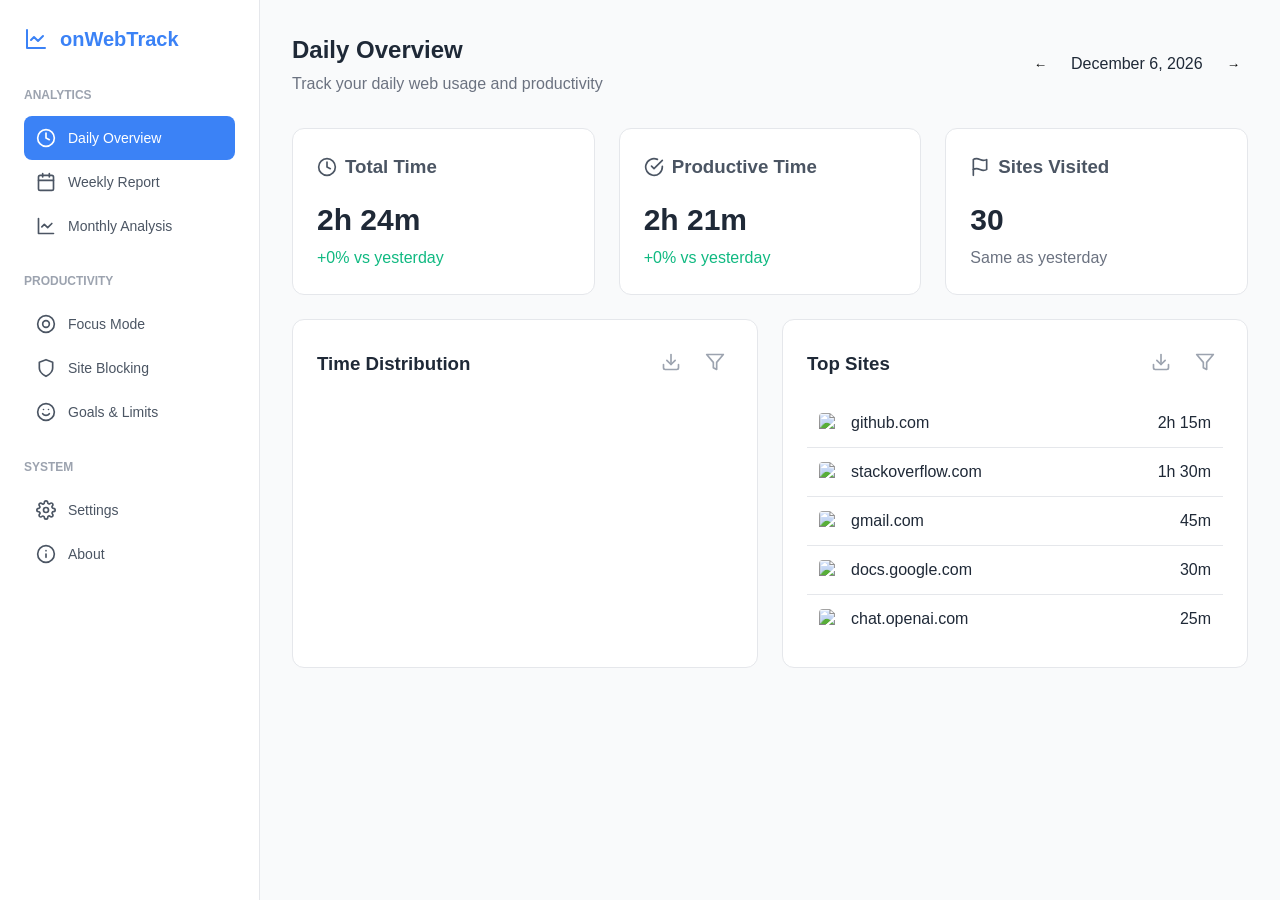
==== dashboard/dashboard.html @ 6091cad7 "onWebTrack V 1.0" ====
<!DOCTYPE html>
<html lang="en">
<head>
    <meta charset="UTF-8">
    <meta name="viewport" content="width=device-width, initial-scale=1.0">
    <title>WebTrack - Usage Dashboard</title>
    <link rel="stylesheet" href="dashboard.css">
</head>
<body>
    <div class="container">
        <!-- Sidebar -->
        <aside class="sidebar">
            <div class="logo">
                <svg xmlns="http://www.w3.org/2000/svg" width="24" height="24" viewBox="0 0 24 24" fill="none" stroke="currentColor" stroke-width="2" stroke-linecap="round" stroke-linejoin="round"><path d="M3 3v18h18"/><path d="m19 9-5 5-4-4-3 3"/></svg>
                <h1>onWebTrack</h1>
            </div>

            <nav>
                <h2>ANALYTICS</h2>
                <button class="nav-btn active" data-section="daily">
                    <svg xmlns="http://www.w3.org/2000/svg" width="20" height="20" viewBox="0 0 24 24" fill="none" stroke="currentColor" stroke-width="2" stroke-linecap="round" stroke-linejoin="round"><circle cx="12" cy="12" r="10"/><polyline points="12 6 12 12 16 14"/></svg>
                    Daily Overview
                </button>
                <button class="nav-btn" data-section="weekly">
                    <svg xmlns="http://www.w3.org/2000/svg" width="20" height="20" viewBox="0 0 24 24" fill="none" stroke="currentColor" stroke-width="2" stroke-linecap="round" stroke-linejoin="round"><rect x="3" y="4" width="18" height="18" rx="2" ry="2"/><line x1="16" y1="2" x2="16" y2="6"/><line x1="8" y1="2" x2="8" y2="6"/><line x1="3" y1="10" x2="21" y2="10"/></svg>
                    Weekly Report
                </button>
                <button class="nav-btn" data-section="monthly">
                    <svg xmlns="http://www.w3.org/2000/svg" width="20" height="20" viewBox="0 0 24 24" fill="none" stroke="currentColor" stroke-width="2" stroke-linecap="round" stroke-linejoin="round"><path d="M3 3v18h18"/><path d="m19 9-5 5-4-4-3 3"/></svg>
                    Monthly Analysis
                </button>

                <h2>PRODUCTIVITY</h2>
                <button class="nav-btn" data-section="focus">
                    <svg xmlns="http://www.w3.org/2000/svg" width="20" height="20" viewBox="0 0 24 24" fill="none" stroke="currentColor" stroke-width="2" stroke-linecap="round" stroke-linejoin="round"><circle cx="12" cy="12" r="10"/><circle cx="12" cy="12" r="4"/></svg>
                    Focus Mode
                </button>
                <button class="nav-btn" data-section="block">
                    <svg xmlns="http://www.w3.org/2000/svg" width="20" height="20" viewBox="0 0 24 24" fill="none" stroke="currentColor" stroke-width="2" stroke-linecap="round" stroke-linejoin="round"><path d="M12 22s8-4 8-10V5l-8-3-8 3v7c0 6 8 10 8 10z"/></svg>
                    Site Blocking
                </button>
                <button class="nav-btn" data-section="goals">
                    <svg xmlns="http://www.w3.org/2000/svg" width="20" height="20" viewBox="0 0 24 24" fill="none" stroke="currentColor" stroke-width="2" stroke-linecap="round" stroke-linejoin="round"><circle cx="12" cy="12" r="10"/><path d="M8 14s1.5 2 4 2 4-2 4-2"/><line x1="9" y1="9" x2="9.01" y2="9"/><line x1="15" y1="9" x2="15.01" y2="9"/></svg>
                    Goals & Limits
                </button>

                <h2>SYSTEM</h2>
                <button class="nav-btn" data-section="settings">
                    <svg xmlns="http://www.w3.org/2000/svg" width="20" height="20" viewBox="0 0 24 24" fill="none" stroke="currentColor" stroke-width="2" stroke-linecap="round" stroke-linejoin="round"><circle cx="12" cy="12" r="3"/><path d="M19.4 15a1.65 1.65 0 0 0 .33 1.82l.06.06a2 2 0 0 1 0 2.83 2 2 0 0 1-2.83 0l-.06-.06a1.65 1.65 0 0 0-1.82-.33 1.65 1.65 0 0 0-1 1.51V21a2 2 0 0 1-2 2 2 2 0 0 1-2-2v-.09A1.65 1.65 0 0 0 9 19.4a1.65 1.65 0 0 0-1.82.33l-.06.06a2 2 0 0 1-2.83 0 2 2 0 0 1 0-2.83l.06-.06a1.65 1.65 0 0 0 .33-1.82 1.65 1.65 0 0 0-1.51-1H3a2 2 0 0 1-2-2 2 2 0 0 1 2-2h.09A1.65 1.65 0 0 0 4.6 9a1.65 1.65 0 0 0-.33-1.82l-.06-.06a2 2 0 0 1 0-2.83 2 2 0 0 1 2.83 0l.06.06a1.65 1.65 0 0 0 1.82.33H9a1.65 1.65 0 0 0 1-1.51V3a2 2 0 0 1 2-2 2 2 0 0 1 2 2v.09a1.65 1.65 0 0 0 1 1.51 1.65 1.65 0 0 0 1.82-.33l.06-.06a2 2 0 0 1 2.83 0 2 2 0 0 1 0 2.83l-.06.06a1.65 1.65 0 0 0-.33 1.82V9a1.65 1.65 0 0 0 1.51 1H21a2 2 0 0 1 2 2 2 2 0 0 1-2 2h-.09a1.65 1.65 0 0 0-1.51 1z"/></svg>
                    Settings
                </button>
                <button class="nav-btn" data-section="about">
                    <svg xmlns="http://www.w3.org/2000/svg" width="20" height="20" viewBox="0 0 24 24" fill="none" stroke="currentColor" stroke-width="2" stroke-linecap="round" stroke-linejoin="round"><circle cx="12" cy="12" r="10"/><line x1="12" y1="16" x2="12" y2="12"/><line x1="12" y1="8" x2="12.01" y2="8"/></svg>
                    About
                </button>
            </nav>
        </aside>

        <!-- Main Content -->
        <main class="main-content">
            <!-- Daily Section -->
            <div class="section active" id="daily-section">
                <header>
                    <div>
                        <h1>Daily Overview</h1>
                        <p>Track your daily web usage and productivity</p>
                    </div>
                    <div class="date-nav">
                        <button id="prev-day">←</button>
                        <span id="current-date"></span>
                        <button id="next-day">→</button>
                    </div>
                </header>

                <div class="stats-grid">
                    <div class="stat-card">
                        <div class="stat-header">
                            <svg xmlns="http://www.w3.org/2000/svg" width="20" height="20" viewBox="0 0 24 24" fill="none" stroke="currentColor" stroke-width="2" stroke-linecap="round" stroke-linejoin="round"><circle cx="12" cy="12" r="10"/><polyline points="12 6 12 12 16 14"/></svg>
                            <h3>Total Time</h3>
                        </div>
                        <div class="stat-value">
                            <span class="large" id="total-time">0h 0m</span>
                            <span class="trend positive" id="total-time-trend">+0% vs yesterday</span>
                        </div>
                    </div>

                    <div class="stat-card">
                        <div class="stat-header">
                            <svg xmlns="http://www.w3.org/2000/svg" width="20" height="20" viewBox="0 0 24 24" fill="none" stroke="currentColor" stroke-width="2" stroke-linecap="round" stroke-linejoin="round"><path d="M22 11.08V12a10 10 0 1 1-5.93-9.14"/><polyline points="22 4 12 14.01 9 11.01"/></svg>
                            <h3>Productive Time</h3>
                        </div>
                        <div class="stat-value">
                            <span class="large" id="productive-time">0h 0m</span>
                            <span class="trend positive" id="productive-time-trend">+0% vs yesterday</span>
                        </div>
                    </div>

                    <div class="stat-card">
                        <div class="stat-header">
                            <svg xmlns="http://www.w3.org/2000/svg" width="20" height="20" viewBox="0 0 24 24" fill="none" stroke="currentColor" stroke-width="2" stroke-linecap="round" stroke-linejoin="round"><path d="M4 15s1-1 4-1 5 2 8 2 4-1 4-1V3s-1 1-4 1-5-2-8-2-4 1-4 1z"/><line x1="4" y1="22" x2="4" y2="15"/></svg>
                            <h3>Sites Visited</h3>
                        </div>
                        <div class="stat-value">
                            <span class="large" id="sites-count">0</span>
                            <span class="trend neutral" id="sites-trend">Same as yesterday</span>
                        </div>
                    </div>
                </div>

                <div class="charts-grid">
                    <div class="chart-card">
                        <div class="chart-header">
                            <h3>Time Distribution</h3>
                            <div class="chart-actions">
                                <button class="icon-btn" id="download-chart">
                                    <svg xmlns="http://www.w3.org/2000/svg" width="20" height="20" viewBox="0 0 24 24" fill="none" stroke="currentColor" stroke-width="2" stroke-linecap="round" stroke-linejoin="round"><path d="M21 15v4a2 2 0 0 1-2 2H5a2 2 0 0 1-2-2v-4"/><polyline points="7 10 12 15 17 10"/><line x1="12" y1="15" x2="12" y2="3"/></svg>
                                </button>
                                <button class="icon-btn" id="filter-chart">
                                    <svg xmlns="http://www.w3.org/2000/svg" width="20" height="20" viewBox="0 0 24 24" fill="none" stroke="currentColor" stroke-width="2" stroke-linecap="round" stroke-linejoin="round"><polygon points="22 3 2 3 10 12.46 10 19 14 21 14 12.46 22 3"/></svg>
                                </button>
                            </div>
                        </div>
                        <canvas id="time-distribution-chart"></canvas>
                    </div>

                    <div class="chart-card">
                        <div class="chart-header">
                            <h3>Top Sites</h3>
                            <div class="chart-actions">
                                <button class="icon-btn" id="export-sites">
                                    <svg xmlns="http://www.w3.org/2000/svg" width="20" height="20" viewBox="0 0 24 24" fill="none" stroke="currentColor" stroke-width="2" stroke-linecap="round" stroke-linejoin="round"><path d="M21 15v4a2 2 0 0 1-2 2H5a2 2 0 0 1-2-2v-4"/><polyline points="7 10 12 15 17 10"/><line x1="12" y1="15" x2="12" y2="3"/></svg>
                                </button>
                                <button class="icon-btn" id="filter-sites">
                                    <svg xmlns="http://www.w3.org/2000/svg" width="20" height="20" viewBox="0 0 24 24" fill="none" stroke="currentColor" stroke-width="2" stroke-linecap="round" stroke-linejoin="round"><polygon points="22 3 2 3 10 12.46 10 19 14 21 14 12.46 22 3"/></svg>
                                </button>
                            </div>
                        </div>
                        <div id="top-sites-list" class="top-sites"></div>
                    </div>
                </div>
            </div>

            <!-- Weekly Section -->
            <div class="section hidden" id="weekly-section">
                <header>
                    <div>
                        <h1>Weekly Report</h1>
                        <p>Analyze your weekly patterns</p>
                    </div>
                    <div class="date-nav">
                        <button id="prev-week">←</button>
                        <span id="current-week"></span>
                        <button id="next-week">→</button>
                    </div>
                </header>

                <div class="weekly-overview">
                    <canvas id="weekly-chart"></canvas>
                    <div class="weekly-stats">
                        <div class="stat-card">
                            <h3>Most Productive Day</h3>
                            <p id="most-productive-day">Loading...</p>
                        </div>
                        <div class="stat-card">
                            <h3>Weekly Goal Progress</h3>
                            <div class="progress-bar">
                                <div class="progress" id="weekly-goal-progress"></div>
                            </div>
                        </div>
                    </div>
                </div>
            </div>

            <!-- Monthly Section -->
            <div class="section hidden" id="monthly-section">
                <header>
                    <div>
                        <h1>Monthly Analysis</h1>
                        <p>Long-term usage patterns</p>
                    </div>
                    <div class="date-nav">
                        <button id="prev-month">←</button>
                        <span id="current-month"></span>
                        <button id="next-month">→</button>
                    </div>
                </header>

                <div class="monthly-overview">
                    <div class="heatmap" id="activity-heatmap"></div>
                    <div class="monthly-stats">
                        <div class="stat-card">
                            <h3>Monthly Summary</h3>
                            <canvas id="monthly-summary-chart"></canvas>
                        </div>
                    </div>
                </div>
            </div>

            <!-- Focus Mode Section -->
            <div class="section hidden" id="focus-section">
                <header>
                    <h1>Focus Mode</h1>
                    <p>Stay productive and focused</p>
                </header>

                <div class="focus-container">
                    <div class="timer-card">
                        <div class="timer-display" id="focus-timer">25:00</div>
                        <div class="timer-controls">
                            <button id="start-focus" class="primary-btn">Start Focus Session</button>
                            <button id="pause-focus" class="secondary-btn" disabled>Pause</button>
                            <button id="reset-focus" class="secondary-btn">Reset</button>
                        </div>
                        <div class="timer-settings">
                            <label>
                                Session Length:
                                <select id="session-length">
                                    <option value="15">15 minutes</option>
                                    <option value="25" selected>25 minutes</option>
                                    <option value="45">45 minutes</option>
                                    <option value="60">60 minutes</option>
                                </select>
                            </label>
                        </div>
                    </div>
                    <div class="focus-stats">
                        <h3>Today's Focus Sessions</h3>
                        <div id="focus-sessions-list"></div>
                    </div>
                </div>
            </div>

            <!-- Site Blocking Section -->
            <div class="section hidden" id="block-section">
                <header>
                    <h1>Site Blocking</h1>
                    <p>Manage distracting websites</p>
                </header>

                <div class="block-container">
                    <div class="add-site-form">
                        <input type="text" id="block-site-input" placeholder="Enter website URL (e.g., facebook.com)">
                        <button id="add-block-site" class="primary-btn">Block Site</button>
                    </div>
                    <div class="blocked-sites">
                        <h3>Blocked Sites</h3>
                        <div id="blocked-sites-list"></div>
                    </div>
                </div>
            </div>

            <!-- Goals Section -->
            <div class="section hidden" id="goals-section">
                <header>
                    <h1>Goals & Limits</h1>
                    <p>Set and track your usage goals</p>
                </header>

                <div class="goals-container">
                    <div class="add-goal-form">
                        <div class="form-group">
                            <label>Website</label>
                            <input type="text" id="goal-site-input" placeholder="Enter website URL">
                        </div>
                        <div class="form-group">
                            <label>Daily Limit</label>
                            <input type="number" id="goal-time-input" placeholder="Minutes">
                        </div>
                        <button id="add-goal" class="primary-btn">Set Goal</button>
                    </div>
                    <div class="goals-list">
                        <h3>Active Goals</h3>
                        <div id="active-goals-list"></div>
                    </div>
                </div>
            </div>

            <!-- Settings Section -->
            <div class="section hidden" id="settings-section">
                <header>
                    <h1>Settings</h1>
                    <p>Customize your experience</p>
                </header>

                <div class="settings-container">
                    <div class="settings-group">
                        <h3>General</h3>
                        <div class="setting-item">
                            <div class="setting-info">
                                <h4>Dark Mode</h4>
                                <p>Switch to dark theme</p>
                            </div>
                            <div class="toggle" id="dark-mode-toggle"></div>
                        </div>
                        <div class="setting-item">
                            <div class="setting-info">
                                <h4>Notifications</h4>
                                <p>Enable desktop notifications</p>
                            </div>
                            <div class="toggle" id="notifications-toggle"></div>
                        </div>
                    </div>

                    <div class="settings-group">
                        <h3>Data & Privacy</h3>
                        <div class="setting-item">
                            <div class="setting-info">
                                <h4>Data Export</h4>
                                <p>Download your usage data</p>
                            </div>
                            <button class="secondary-btn" id="export-data">Export</button>
                        </div>
                        <div class="setting-item">
                            <div class="setting-info">
                                <h4>Clear Data</h4>
                                <p>Reset all tracking data</p>
                            </div>
                            <button class="danger-btn" id="clear-data">Clear</button>
                        </div>
                    </div>
                </div>
            </div>

            <!-- About Section -->
            <div class="section hidden" id="about-section">
                <header>
                    <h1>About WebTrack</h1>
                    <p>Version 1.0.0</p>
                </header>

                <div class="about-container">
                    <div class="about-content">
                        <div class="feature-grid">
                            <div class="feature-card">
                                <svg xmlns="http://www.w3.org/2000/svg" width="24" height="24" viewBox="0 0 24 24" fill="none" stroke="currentColor" stroke-width="2" stroke-linecap="round" stroke-linejoin="round"><path d="M3 3v18h18"/><path d="m19 9-5 5-4-4-3 3"/></svg>
                                <h3>Usage Tracking</h3>
                                <p>Monitor your web activity with detailed analytics</p>
                            </div>
                            <div class="feature-card">
                                <svg xmlns="http://www.w3.org/2000/svg" width="24" height="24" viewBox="0 0 24 24" fill="none" stroke="currentColor" stroke-width="2" stroke-linecap="round" stroke-linejoin="round"><circle cx="12" cy="12" r="10"/><circle cx="12" cy="12" r="4"/></svg>
                                <h3>Focus Mode</h3>
                                <p>Stay productive with built-in focus timer</p>
                            </div>
                            <div class="feature-card">
                                <svg xmlns="http://www.w3.org/2000/svg" width="24" height="24" viewBox="0 0 24 24" fill="none" stroke="currentColor" stroke-width="2" stroke-linecap="round" stroke-linejoin="round"><path d="M12 22s8-4 8-10V5l-8-3-8 3v7c0 6 8 10 8 10z"/></svg>
                                <h3>Site Blocking</h3>
                                <p>Block distracting websites</p>
                            </div>
                        </div>

                        <div class="about-footer">
                            <h3>Connect With Us</h3>
                            <div class="social-links">
                                <a href="https://twitter.com/webtrack" target="_blank" class="social-link">
                                    <svg xmlns="http://www.w3.org/2000/svg" width="20" height="20" viewBox="0 0 24 24" fill="none" stroke="currentColor" stroke-width="2" stroke-linecap="round" stroke-linejoin="round"><path d="M22 4s-.7 2.1-2 3.4c1.6 10-9.4 17.3-18 11.6 2.2.1 4.4-.6 6-2C3 15.5.5 9.6 3 5c2.2 2.6 5.6 4.1 9 4-.9-4.2 4-6.6 7-3.8 1.1 0 3-1.2 3-1.2z"/></svg>
                                    Twitter
                                </a>
                                <a href="https://github.com/webtrack" target="_blank" class="social-link">
                                    <svg xmlns="http://www.w3.org/2000/svg" width="20" height="20" viewBox="0 0 24 24" fill="none" stroke="currentColor" stroke-width="2" stroke-linecap="round" stroke-linejoin="round"><path d="M9 19c-5 1.5-5-2.5-7-3m14 6v-3.87a3.37 3.37 0 0 0-.94-2.61c3.14-.35 6.44-1.54 6.44-7A5.44 5.44 0 0 0 20 4.77 5.07 5.07 0 0 0 19.91 1S18.73.65 16 2.48a13.38 13.38 0 0 0-7 0C6.27.65 5.09 1 5.09 1A5.07 5.07 0 0 0 5 4.77a5.44 5.44 0 0 0-1.5 3.78c0 5.42 3.3 6.61 6.44 7A3.37 3.37 0 0 0 9 18.13V22"/></svg>
                                    GitHub
                                </a>
                            </div>
                        </div>
                    </div>
                </div>
            </div>
        </main>
    </div>
    <script src="dashboard.js"></script>
</body>
</html>
---- dashboard/dashboard.css ----
/* Variables */
:root {
    --primary: #3b82f6;
    --primary-dark: #2563eb;
    --primary-light: #60a5fa;
    --danger: #ef4444;
    --success: #10b981;
    --warning: #f59e0b;
    --gray-50: #f9fafb;
    --gray-100: #f3f4f6;
    --gray-200: #e5e7eb;
    --gray-300: #d1d5db;
    --gray-400: #9ca3af;
    --gray-500: #6b7280;
    --gray-600: #4b5563;
    --gray-700: #374151;
    --gray-800: #1f2937;
    --gray-900: #111827;
}

/* Reset & Base Styles */
* {
    margin: 0;
    padding: 0;
    box-sizing: border-box;
}

body {
    font-family: -apple-system, BlinkMacSystemFont, "Segoe UI", Roboto, "Helvetica Neue", Arial, sans-serif;
    background-color: var(--gray-50);
    color: var(--gray-800);
    line-height: 1.5;
}

/* Layout */
.container {
    display: flex;
    min-height: 100vh;
}

/* Sidebar */
.sidebar {
    width: 260px;
    background-color: white;
    padding: 1.5rem;
    border-right: 1px solid var(--gray-200);
    position: fixed;
    height: 100vh;
    overflow-y: auto;
}

.logo {
    display: flex;
    align-items: center;
    gap: 0.75rem;
    margin-bottom: 2rem;
    color: var(--primary);
}

.logo h1 {
    font-size: 1.25rem;
    font-weight: 600;
}

nav h2 {
    font-size: 0.75rem;
    font-weight: 600;
    color: var(--gray-400);
    margin: 1.5rem 0 0.75rem;
}

.nav-btn {
    display: flex;
    align-items: center;
    gap: 0.75rem;
    width: 100%;
    padding: 0.75rem;
    border: none;
    background: none;
    color: var(--gray-600);
    border-radius: 0.5rem;
    cursor: pointer;
    transition: all 0.2s;
    text-align: left;
    font-size: 0.875rem;
}

.nav-btn:hover {
    background-color: var(--gray-50);
}

.nav-btn.active {
    background-color: var(--primary);
    color: white;
}

/* Main Content */
.main-content {
    flex: 1;
    margin-left: 260px;
    padding: 2rem;
}

header {
    display: flex;
    justify-content: space-between;
    align-items: center;
    margin-bottom: 2rem;
}

header h1 {
    font-size: 1.5rem;
    font-weight: 600;
    margin-bottom: 0.25rem;
}

header p {
    color: var(--gray-500);
}

/* Date Navigation */
.date-nav {
    display: flex;
    align-items: center;
    gap: 1rem;
}

.date-nav button {
    padding: 0.5rem;
    border: none;
    background: none;
    cursor: pointer;
    border-radius: 0.375rem;
    transition: background-color 0.2s;
}

.date-nav button:hover {
    background-color: var(--gray-100);
}

/* Stats Grid */
.stats-grid {
    display: grid;
    grid-template-columns: repeat(auto-fit, minmax(250px, 1fr));
    gap: 1.5rem;
    margin-bottom: 1.5rem;
}

.stat-card {
    background: white;
    padding: 1.5rem;
    border-radius: 0.75rem;
    border: 1px solid var(--gray-200);
}

.stat-header {
    display: flex;
    align-items: center;
    gap: 0.5rem;
    color: var(--gray-600);
    margin-bottom: 1rem;
}

.stat-value .large {
    font-size: 1.875rem;
    font-weight: 600;
    display: block;
    margin-bottom: 0.25rem;
}

/* .trend {
    font-size: 0 <boltAction type="file" filePath="style.css">.875rem;
} */

.trend.positive {
    color: var(--success);
}

.trend.negative {
    color: var(--danger);
}

.trend.neutral {
    color: var(--gray-500);
}

/* Charts Grid */
.charts-grid {
    display: grid;
    grid-template-columns: repeat(auto-fit, minmax(400px, 1fr));
    gap: 1.5rem;
}

.chart-card {
    background: white;
    padding: 1.5rem;
    border-radius: 0.75rem;
    border: 1px solid var(--gray-200);
}

.chart-header {
    display: flex;
    justify-content: space-between;
    align-items: center;
    margin-bottom: 1rem;
}

.chart-actions {
    display: flex;
    gap: 0.5rem;
}

/* Top Sites List */
.top-sites {
    margin-top: 1rem;
}

.site-item {
    display: flex;
    align-items: center;
    justify-content: space-between;
    padding: 0.75rem;
    border-bottom: 1px solid var(--gray-200);
}

.site-item:last-child {
    border-bottom: none;
}

.site-info {
    display: flex;
    align-items: center;
    gap: 0.75rem;
}

.site-favicon {
    width: 20px;
    height: 20px;
    border-radius: 4px;
}

/* Focus Mode */
.focus-container {
    display: grid;
    grid-template-columns: repeat(auto-fit, minmax(300px, 1fr));
    gap: 1.5rem;
}

.timer-card {
    background: white;
    padding: 2rem;
    border-radius: 0.75rem;
    border: 1px solid var(--gray-200);
    text-align: center;
}

.timer-display {
    font-size: 4rem;
    font-weight: 600;
    margin-bottom: 1.5rem;
    font-variant-numeric: tabular-nums;
}

.timer-controls {
    display: flex;
    gap: 1rem;
    justify-content: center;
    margin-bottom: 1.5rem;
}

.timer-settings {
    padding-top: 1rem;
    border-top: 1px solid var(--gray-200);
}

/* Site Blocking */
.block-container {
    max-width: 800px;
    margin: 0 auto;
}

.add-site-form {
    display: flex;
    gap: 1rem;
    margin-bottom: 2rem;
}

.add-site-form input {
    flex: 1;
    padding: 0.75rem;
    border: 1px solid var(--gray-300);
    border-radius: 0.5rem;
    font-size: 0.875rem;
}

/* Goals Section */
.goals-container {
    max-width: 800px;
    margin: 0 auto;
}

.add-goal-form {
    background: white;
    padding: 1.5rem;
    border-radius: 0.75rem;
    border: 1px solid var(--gray-200);
    margin-bottom: 2rem;
}

.form-group {
    margin-bottom: 1rem;
}

.form-group label {
    display: block;
    margin-bottom: 0.5rem;
    font-weight: 500;
}

.form-group input {
    width: 100%;
    padding: 0.75rem;
    border: 1px solid var(--gray-300);
    border-radius: 0.5rem;
    font-size: 0.875rem;
}

/* Settings */
.settings-container {
    max-width: 800px;
    margin: 0 auto;
}

.settings-group {
    background: white;
    padding: 1.5rem;
    border-radius: 0.75rem;
    border: 1px solid var(--gray-200);
    margin-bottom: 1.5rem;
}

.settings-group h3 {
    margin-bottom: 1rem;
    font-size: 1rem;
    font-weight: 600;
}

.setting-item {
    display: flex;
    justify-content: space-between;
    align-items: center;
    padding: 1rem 0;
    border-bottom: 1px solid var(--gray-200);
}

.setting-item:last-child {
    border-bottom: none;
    padding-bottom: 0;
}

.setting-info h4 {
    font-weight: 500;
    margin-bottom: 0.25rem;
}

.setting-info p {
    font-size: 0.875rem;
    color: var(--gray-500);
}

/* Toggle Switch */
.toggle {
    width: 3rem;
    height: 1.5rem;
    background: var(--gray-300);
    border-radius: 1rem;
    position: relative;
    cursor: pointer;
    transition: background-color 0.2s;
}

.toggle::after {
    content: '';
    position: absolute;
    top: 0.125rem;
    left: 0.125rem;
    width: 1.25rem;
    height: 1.25rem;
    background: white;
    border-radius: 50%;
    transition: transform 0.2s;
}

.toggle.active {
    background: var(--primary);
}

.toggle.active::after {
    transform: translateX(1.5rem);
}

/* Buttons */
.primary-btn {
    background: var(--primary);
    color: white;
    padding: 0.75rem 1.5rem;
    border: none;
    border-radius: 0.5rem;
    font-weight: 500;
    cursor: pointer;
    transition: background-color 0.2s;
}

.primary-btn:hover {
    background: var(--primary-dark);
}

.secondary-btn {
    background: var(--gray-100);
    color: var(--gray-700);
    padding: 0.75rem 1.5rem;
    border: none;
    border-radius: 0.5rem;
    font-weight: 500;
    cursor: pointer;
    transition: background-color 0.2s;
}

.secondary-btn:hover {
    background: var(--gray-200);
}

.danger-btn {
    background: var(--danger);
    color: white;
    padding: 0.75rem 1.5rem;
    border: none;
    border-radius: 0.5rem;
    font-weight: 500;
    cursor: pointer;
    transition: opacity 0.2s;
}

.danger-btn:hover {
    opacity: 0.9;
}

.icon-btn {
    padding: 0.5rem;
    border: none;
    background: none;
    cursor: pointer;
    border-radius: 0.375rem;
    color: var(--gray-400);
    transition: all 0.2s;
}

.icon-btn:hover {
    background-color: var(--gray-100);
    color: var(--gray-600);
}

/* About Section */
.about-container {
    max-width: 800px;
    margin: 0 auto;
}

.feature-grid {
    display: grid;
    grid-template-columns: repeat(auto-fit, minmax(250px, 1fr));
    gap: 1.5rem;
    margin: 2rem 0;
}

.feature-card {
    background: white;
    padding: 1.5rem;
    border-radius: 0.75rem;
    border: 1px solid var(--gray-200);
    text-align: center;
}

.feature-card svg {
    width: 2.5rem;
    height: 2.5rem;
    margin-bottom: 1rem;
    color: var(--primary);
}

.about-footer {
    text-align: center;
    margin-top: 3rem;
}

.social-links {
    display: flex;
    justify-content: center;
    gap: 1rem;
    margin-top: 1rem;
}

.social-link {
    display: flex;
    align-items: center;
    gap: 0.5rem;
    padding: 0.75rem 1.5rem;
    background: var(--gray-100);
    color: var(--gray-700);
    text-decoration: none;
    border-radius: 0.5rem;
    transition: background-color 0.2s;
}

.social-link:hover {
    background: var(--gray-200);
}

/* Utility Classes */
.hidden {
    display: none;
}
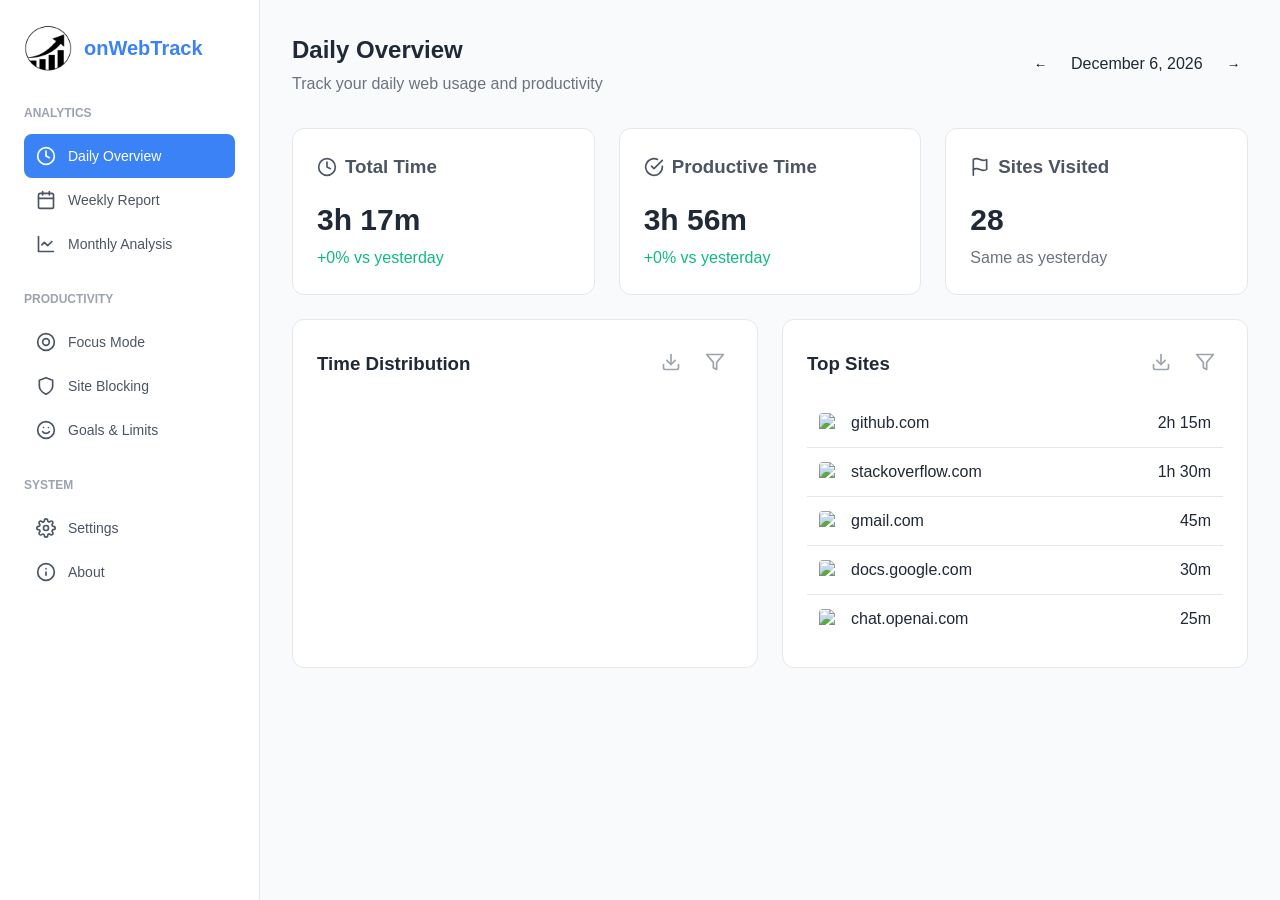
==== commit db75811f: "Adding the data import option into the dashboard settings section" ====
--- a/dashboard/dashboard.html
+++ b/dashboard/dashboard.html
@@ -11,7 +11,7 @@
         <!-- Sidebar -->
         <aside class="sidebar">
             <div class="logo">
-                <svg xmlns="http://www.w3.org/2000/svg" width="24" height="24" viewBox="0 0 24 24" fill="none" stroke="currentColor" stroke-width="2" stroke-linecap="round" stroke-linejoin="round"><path d="M3 3v18h18"/><path d="m19 9-5 5-4-4-3 3"/></svg>
+                <img src="../assets/icons/icon128.png" alt="onWebTrack Logo" class="logo-icon" width="48" height="48">
                 <h1>onWebTrack</h1>
             </div>
 
@@ -312,6 +312,13 @@
                         </div>
                         <div class="setting-item">
                             <div class="setting-info">
+                                <h4>Data Import</h4>
+                                <p>Add your usage data</p>
+                            </div>
+                            <button class="secondary-btn" id="import-data">Import</button>
+                        </div>
+                        <div class="setting-item">
+                            <div class="setting-info">
                                 <h4>Clear Data</h4>
                                 <p>Reset all tracking data</p>
                             </div>
